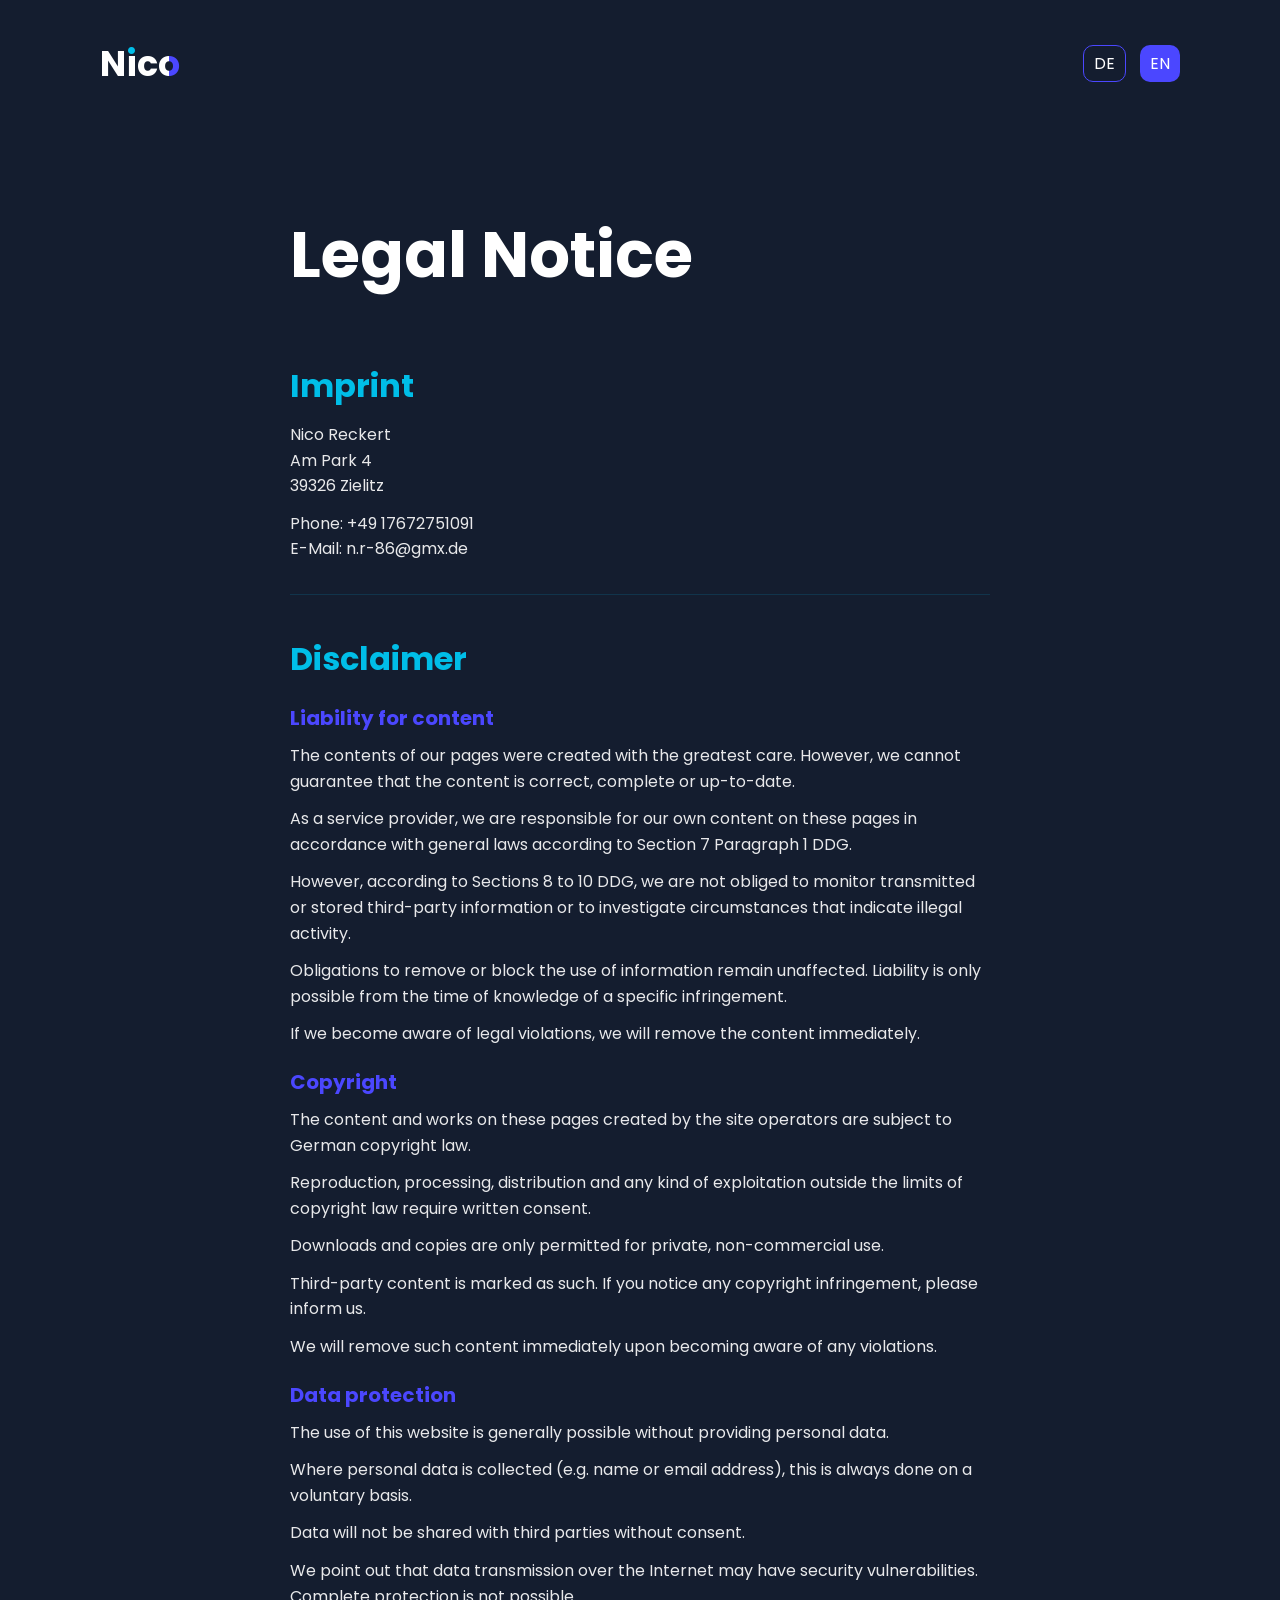
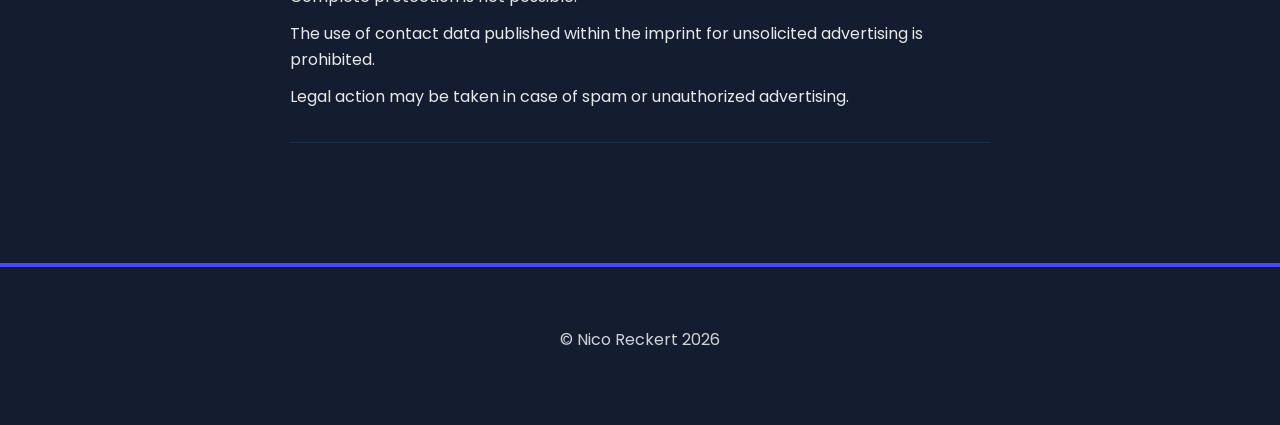
==== html/legal-notice.html @ 5b89933a "Created the Legal Notice and Privacy Policy and styled them in a portfolio-style layout. Implemented" ====
<!DOCTYPE html>
<html lang="en">

<head>
    <meta charset="UTF-8">
    <meta name="viewport" content="width=device-width, initial-scale=1.0">
    <title>Legal Notice</title>
    <link rel="stylesheet" href="../css/legal-notice.css">
    <link rel="stylesheet" href="../css/font.css">
</head>

<body>
    <div class="all-content">
        <div class="content">

            <!-- HEADER -->
            <header class="header">
                <a href="../index.html" class="header__logo">
                    N<span class="header__logo-i">i</span>c<span class="header__logo-o">o</span>
                </a>

                <nav class="header__nav">
                    <div class="header__language-switcher">
                        <button class="header__language-button" id="germanButton"
                            onclick="setLanguageGerman()">DE</button>

                        <button class="header__language-button header__language-button--active" id="englishButton"
                            onclick="setLanguageEnglish()">EN</button>
                    </div>
                </nav>
            </header>

            <!-- MAIN -->
            <main>
                <h1>Legal Notice</h1>

                <section>
                    <h2>Imprint</h2>
                    <p>
                        Nico Reckert<br />
                        Am Park 4<br />
                        39326 Zielitz
                    </p>

                    <p>
                        Phone: +49 17672751091<br />
                        E-Mail: n.r-86@gmx.de
                    </p>
                </section>
                <section>
                    <h2>Disclaimer</h2>

                    <h3>Liability for content</h3>
                    <p>
                        The contents of our pages were created with the greatest care. However, we cannot guarantee
                        that the content is correct, complete or up-to-date.
                    </p>

                    <p>
                        As a service provider, we are responsible for our own content on these pages in accordance with
                        general laws according to Section 7 Paragraph 1 DDG.
                    </p>

                    <p>
                        However, according to Sections 8 to 10 DDG, we are not obliged to monitor transmitted or stored
                        third-party information or to investigate circumstances that indicate illegal activity.
                    </p>

                    <p>
                        Obligations to remove or block the use of information remain unaffected. Liability is only
                        possible from the time of knowledge of a specific infringement.
                    </p>

                    <p>
                        If we become aware of legal violations, we will remove the content immediately.
                    </p>

                    <h3>Copyright</h3>
                    <p>
                        The content and works on these pages created by the site operators are subject to German
                        copyright law.
                    </p>

                    <p>
                        Reproduction, processing, distribution and any kind of exploitation outside the limits of
                        copyright law require written consent.
                    </p>

                    <p>
                        Downloads and copies are only permitted for private, non-commercial use.
                    </p>

                    <p>
                        Third-party content is marked as such. If you notice any copyright infringement, please inform
                        us.
                    </p>

                    <p>
                        We will remove such content immediately upon becoming aware of any violations.
                    </p>

                    <h3>Data protection</h3>
                    <p>
                        The use of this website is generally possible without providing personal data.
                    </p>

                    <p>
                        Where personal data is collected (e.g. name or email address), this is always done on a
                        voluntary basis.
                    </p>

                    <p>
                        Data will not be shared with third parties without consent.
                    </p>

                    <p>
                        We point out that data transmission over the Internet may have security vulnerabilities.
                        Complete protection is not possible.
                    </p>

                    <p>
                        The use of contact data published within the imprint for unsolicited advertising is prohibited.
                    </p>

                    <p>
                        Legal action may be taken in case of spam or unauthorized advertising.
                    </p>
                </section>
            </main>

            <!-- FOOTER -->
            <footer class="footer">
                <p class="footer__copyright">© Nico Reckert 2026</p>
            </footer>

        </div>
    </div>
</body>

</html>
---- css/legal-notice.css ----
:root {
    --primary-1: #4B47FF;
    --primary-2: #00BEE8;
    --bg-color: #141D2F;
    --text-color: #FFFFFF;
}

/* =========================
   RESET
========================= */

* {
    box-sizing: border-box;
    margin: 0;
    padding: 0;
    font-family: 'Poppins-Regular', sans-serif;
}

body {
    background-color: var(--bg-color);
    color: var(--text-color);
    min-height: 100vh;
    display: flex;
    flex-direction: column;
}

/* =========================
   LAYOUT WRAPPERS
========================= */

.all-content {
    display: flex;
    flex-direction: column;
    width: 100%;
    flex: 1;
}

.content {
    display: flex;
    flex-direction: column;
    width: 100%;
    flex: 1;
}

/* =========================
   HEADER
========================= */

.header {
    display: flex;
    justify-content: space-between;
    align-items: center;
    padding: 37px 100px;
    background-color: var(--bg-color);
    width: 100%;
}

.header__logo,
h2 {
    color: white;
    font-size: 35px;
    font-family: 'Poppins-Bold';
    font-weight: bold;
}

.header__logo-i {
    display: inline-block;
    color: white;
    font-family: 'Poppins-Bold';
    font-weight: bold;
    font-size: 35px;
    background: linear-gradient(to bottom,
            var(--primary-2) 0 35%,
            white 35% 100%);
    -webkit-background-clip: text;
    background-clip: text;
    -webkit-text-fill-color: transparent;
    color: transparent;
}

.header__logo-o {
    display: inline-block;
    color: white;
    font-family: 'Poppins-Bold';
    font-weight: bold;
    font-size: 35px;
    background: linear-gradient(to right,
            white 0 50%,
            var(--primary-1) 50% 100%);

    -webkit-background-clip: text;
    background-clip: text;
    -webkit-text-fill-color: transparent;
    color: transparent;
}

/* =========================
   LANGUAGE SWITCH
========================= */

.header__language-switcher {
    display: flex;
    gap: 14px;
}

.header__language-button {
    padding: 5px 10px;
    border-radius: 10px;
    border: 1px solid var(--primary-1);
    background: transparent;
    color: white;
    font-size: 16px;
    cursor: pointer;
    transition: 0.2s ease;
}

.header__language-button:hover {
    border-color: var(--primary-2);
    color: var(--primary-2);
}

.header__language-button--active {
    background: var(--primary-1);
    border: none;
    pointer-events: none;
}

/* =========================
   MAIN CONTENT
========================= */

main {
    max-width: 900px;
    margin: 0 auto;
    padding: 80px 100px;
    flex: 1;
}

/* TITLE */
h1 {
    font-family: 'Poppins-Bold';
    font-size: 64px;
    margin-bottom: 60px;
}

/* =========================
   SECTIONS + ANIMATION
========================= */

section {
    margin-bottom: 40px;
    padding-bottom: 20px;
    border-bottom: 1px solid rgba(0, 190, 232, 0.15);

    opacity: 0;
    transform: translateY(20px);
    animation: fadeUp 0.8s ease forwards;
}

/* stagger animation */
section:nth-of-type(1) { animation-delay: 0.1s; }
section:nth-of-type(2) { animation-delay: 0.2s; }
section:nth-of-type(3) { animation-delay: 0.3s; }
section:nth-of-type(4) { animation-delay: 0.4s; }
section:nth-of-type(5) { animation-delay: 0.5s; }
section:nth-of-type(6) { animation-delay: 0.6s; }
section:nth-of-type(7) { animation-delay: 0.7s; }
section:nth-of-type(8) { animation-delay: 0.8s; }

@keyframes fadeUp {
    to {
        opacity: 1;
        transform: translateY(0);
    }
}

/* =========================
   TYPOGRAPHY
========================= */

h2 {
    font-family: 'Poppins-Bold';
    font-size: 32px;
    color: var(--primary-2);
    margin: 40px 0 12px;
}

h3 {
    font-family: 'Poppins-Bold';
    font-size: 20px;
    color: var(--primary-1);
    margin: 20px 0 10px;
}

p {
    font-size: 16px;
    line-height: 1.6;
    color: rgba(255, 255, 255, 0.9);
    margin-bottom: 12px;
}

ul {
    margin: 10px 0 20px 20px;
}

li {
    margin-bottom: 8px;
    color: rgba(255, 255, 255, 0.85);
}

strong {
    color: var(--primary-2);
    font-family: 'Poppins-Bold';
}

/* LINKS */
a {
    color: var(--primary-2);
    text-decoration: none;
    transition: 0.2s ease;
}

/* a:hover {
    color: var(--primary-1);
} */

/* =========================
   FOOTER
========================= */

.footer {
    display: flex;
    justify-content: center;
    align-items: center;
    padding: 60px 100px;
    border-top: 4px solid var(--primary-1);
    margin-top: auto;
}

.footer__copyright {
    font-size: 16px;
    color: rgba(255, 255, 255, 0.8);
}

/* =========================
   RESPONSIVE
========================= */

@media (max-width: 768px) {
    .header {
        padding: 20px 24px;
    }

    main {
        padding: 60px 24px;
    }

    h1 {
        font-size: 40px;
    }

    h2 {
        font-size: 24px;
    }

    .footer {
        padding: 40px 24px;
    }
}
---- css/font.css ----
@font-face {
    font-display: swap;
    font-family: 'Poppins-Regular';
    src: url('../assets/fonts/Poppins-Regular.ttf') format('truetype');
    font-style: normal;
    font-weight: 400;
}

@font-face {
    font-display: swap;
    font-family: 'Poppins-Bold';
    src: url('../assets/fonts/Poppins-Bold.ttf') format('truetype');
    font-style: normal;
    font-weight: bold;
}
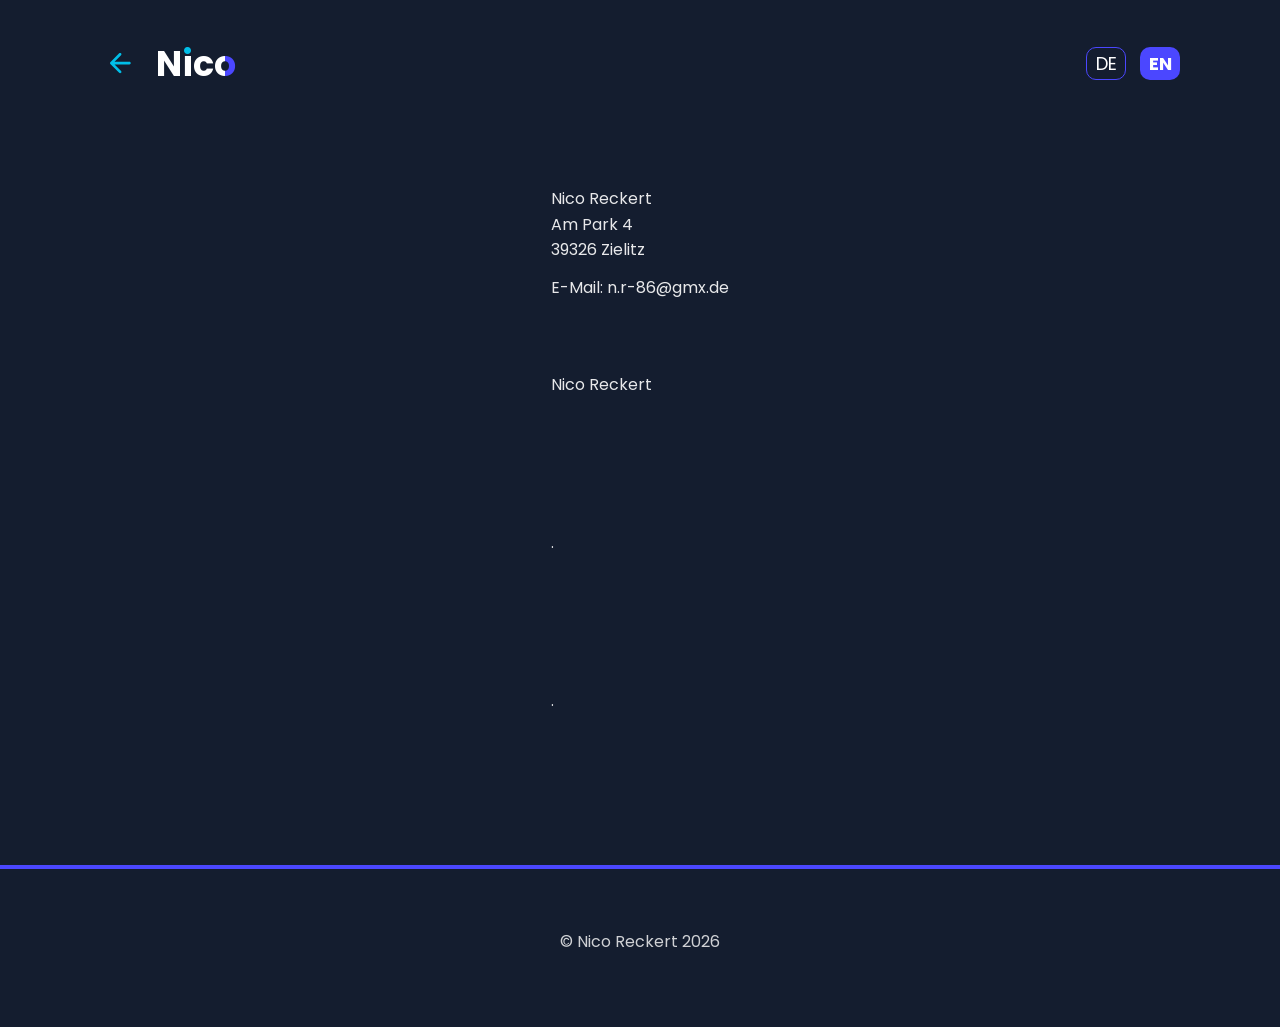
==== commit a498be5f: "Legal notice and privacy policy prepared for German and English. Dynamic translation implemented usi" ====
--- a/html/legal-notice.html
+++ b/html/legal-notice.html
@@ -1,10 +1,11 @@
 <!DOCTYPE html>
-<html lang="en">
+<html lang="en" translate="no">
 
 <head>
     <meta charset="UTF-8">
     <meta name="viewport" content="width=device-width, initial-scale=1.0">
-    <title>Legal Notice</title>
+    <title></title>
+    <link rel="icon" type="image/svg+xml" href="../assets/icons/favicon.svg">
     <link rel="stylesheet" href="../css/legal-notice.css">
     <link rel="stylesheet" href="../css/font.css">
 </head>
@@ -12,129 +13,81 @@
 <body>
     <div class="all-content">
         <div class="content">
-
-            <!-- HEADER -->
             <header class="header">
-                <a href="../index.html" class="header__logo">
-                    N<span class="header__logo-i">i</span>c<span class="header__logo-o">o</span>
-                </a>
-
+                <div class="header__brand">
+                    <a class="header__back-link" href="../index.html"><img class="header__back-link-arrow"
+                            src="../assets/icons/arrow_back.svg" alt=""></a>
+                    <span class="header__logo">
+                        N<span class="header__logo-i">i</span>c<span class="header__logo-o">o</span>
+                    </span>
+                </div>
                 <nav class="header__nav">
                     <div class="header__language-switcher">
-                        <button class="header__language-button" id="germanButton"
-                            onclick="setLanguageGerman()">DE</button>
+                        <button class="header__language-button" id="german-button">DE</button>
 
-                        <button class="header__language-button header__language-button--active" id="englishButton"
-                            onclick="setLanguageEnglish()">EN</button>
+                        <button class="header__language-button header__language-button--active"
+                            id="english-button">EN</button>
                     </div>
                 </nav>
             </header>
-
-            <!-- MAIN -->
             <main>
-                <h1>Legal Notice</h1>
-
+                <h1 class="legal__title"></h1>
                 <section>
-                    <h2>Imprint</h2>
+                    <h2 class="legal__section-title"></h2>
                     <p>
-                        Nico Reckert<br />
-                        Am Park 4<br />
-                        39326 Zielitz
+                        Nico Reckert<br>
+                        Am Park 4<br>
+                        39326 Zielitz<br>
+                        <span class="legal__text"></span>
                     </p>
-
                     <p>
-                        Phone: +49 17672751091<br />
                         E-Mail: n.r-86@gmx.de
                     </p>
                 </section>
                 <section>
-                    <h2>Disclaimer</h2>
-
-                    <h3>Liability for content</h3>
+                    <h2 class="legal__section-title"></h2>
+                    <p class="legal__text"></p>
                     <p>
-                        The contents of our pages were created with the greatest care. However, we cannot guarantee
-                        that the content is correct, complete or up-to-date.
+                        Nico Reckert<br>
+                        <span class="legal__text"></span>
                     </p>
-
+                </section>
+                <section>
+                    <h2 class="legal__section-title"></h2>
+                    <p class="legal__text"></p>
+                    <p class="legal__text"></p>
+                    <p class="legal__text"></p>
+                    <p class="legal__text"></p>
+                </section>
+                <section>
+                    <h2 class="legal__section-title"></h2>
+                    <p class="legal__text"></p>
+                    <p class="legal__text"></p>
+                    <p class="legal__text"></p>
                     <p>
-                        As a service provider, we are responsible for our own content on these pages in accordance with
-                        general laws according to Section 7 Paragraph 1 DDG.
+                        <span class="legal__text"></span>
+                        <a class="legal__link" href="privacy-policy.html"></a>.
                     </p>
-
+                </section>
+                <section>
+                    <h2 class="legal__section-title"></h2>
+                    <p class="legal__text"></p>
+                    <p class="legal__text"></p>
+                </section>
+                <section>
+                    <h2 class="legal__section-title"></h2>
                     <p>
-                        However, according to Sections 8 to 10 DDG, we are not obliged to monitor transmitted or stored
-                        third-party information or to investigate circumstances that indicate illegal activity.
-                    </p>
-
-                    <p>
-                        Obligations to remove or block the use of information remain unaffected. Liability is only
-                        possible from the time of knowledge of a specific infringement.
-                    </p>
-
-                    <p>
-                        If we become aware of legal violations, we will remove the content immediately.
-                    </p>
-
-                    <h3>Copyright</h3>
-                    <p>
-                        The content and works on these pages created by the site operators are subject to German
-                        copyright law.
-                    </p>
-
-                    <p>
-                        Reproduction, processing, distribution and any kind of exploitation outside the limits of
-                        copyright law require written consent.
-                    </p>
-
-                    <p>
-                        Downloads and copies are only permitted for private, non-commercial use.
-                    </p>
-
-                    <p>
-                        Third-party content is marked as such. If you notice any copyright infringement, please inform
-                        us.
-                    </p>
-
-                    <p>
-                        We will remove such content immediately upon becoming aware of any violations.
-                    </p>
-
-                    <h3>Data protection</h3>
-                    <p>
-                        The use of this website is generally possible without providing personal data.
-                    </p>
-
-                    <p>
-                        Where personal data is collected (e.g. name or email address), this is always done on a
-                        voluntary basis.
-                    </p>
-
-                    <p>
-                        Data will not be shared with third parties without consent.
-                    </p>
-
-                    <p>
-                        We point out that data transmission over the Internet may have security vulnerabilities.
-                        Complete protection is not possible.
-                    </p>
-
-                    <p>
-                        The use of contact data published within the imprint for unsolicited advertising is prohibited.
-                    </p>
-
-                    <p>
-                        Legal action may be taken in case of spam or unauthorized advertising.
+                        <span class="legal__text"></span>
+                        <a class="legal__link" href="privacy-policy.html"></a>.
                     </p>
                 </section>
             </main>
-
-            <!-- FOOTER -->
             <footer class="footer">
                 <p class="footer__copyright">© Nico Reckert 2026</p>
             </footer>
-
         </div>
     </div>
+    <script type="module" src="../js/legal-main.js"></script>
 </body>
 
 </html>
--- a/css/legal-notice.css
+++ b/css/legal-notice.css
@@ -5,10 +5,6 @@
     --text-color: #FFFFFF;
 }
 
-/* =========================
-   RESET
-========================= */
-
 * {
     box-sizing: border-box;
     margin: 0;
@@ -24,10 +20,6 @@
     flex-direction: column;
 }
 
-/* =========================
-   LAYOUT WRAPPERS
-========================= */
-
 .all-content {
     display: flex;
     flex-direction: column;
@@ -42,17 +34,48 @@
     flex: 1;
 }
 
-/* =========================
-   HEADER
-========================= */
-
 .header {
+    position: fixed;
     display: flex;
     justify-content: space-between;
     align-items: center;
     padding: 37px 100px;
     background-color: var(--bg-color);
     width: 100%;
+    z-index: 2;
+}
+
+.header__brand {
+    display: flex;
+    justify-content: center;
+    align-items: center;
+    gap: 16px;
+}
+
+.header__back-link {
+    display: flex;
+    justify-content: center;
+    align-items: center;
+    border: none;
+    background-color: transparent;
+    width: 40px;
+    height: 40px;
+    cursor: pointer;
+    border-radius: 100%;
+}
+
+.header__back-link:hover {
+    border: 2px solid var(--primary-2);
+}
+
+.header__back-link:active {
+    border: none
+}
+
+.header__back-link-arrow {
+    width: 21px;
+    height: 21px;
+    object-fit: cover;
 }
 
 .header__logo,
@@ -94,78 +117,92 @@
     color: transparent;
 }
 
-/* =========================
-   LANGUAGE SWITCH
-========================= */
-
 .header__language-switcher {
     display: flex;
     gap: 14px;
 }
 
 .header__language-button {
-    padding: 5px 10px;
     border-radius: 10px;
+    padding: 5px 8px;
+    color: #FFFFFF;
+    font-size: 18px;
+    font-family: 'Poppins-Regular';
+    font-weight: 400;
+    background-color: #141D2F;
     border: 1px solid var(--primary-1);
-    background: transparent;
-    color: white;
-    font-size: 16px;
     cursor: pointer;
-    transition: 0.2s ease;
+    letter-spacing: 0%;
+    line-height: 120%;
+    min-width: 40px;
 }
 
 .header__language-button:hover {
-    border-color: var(--primary-2);
-    color: var(--primary-2);
+    background-color: var(--primary-2);
+    border: none;
 }
 
 .header__language-button--active {
-    background: var(--primary-1);
+    background-color: var(--primary-1);
     border: none;
     pointer-events: none;
-}
-
-/* =========================
-   MAIN CONTENT
-========================= */
+    font-family: 'Poppins-Bold';
+    font-weight: bold;
+}
 
 main {
     max-width: 900px;
     margin: 0 auto;
     padding: 80px 100px;
     flex: 1;
-}
-
-/* TITLE */
+    padding-top: 126px;
+}
+
 h1 {
     font-family: 'Poppins-Bold';
     font-size: 64px;
     margin-bottom: 60px;
 }
-
-/* =========================
-   SECTIONS + ANIMATION
-========================= */
 
 section {
     margin-bottom: 40px;
     padding-bottom: 20px;
-    border-bottom: 1px solid rgba(0, 190, 232, 0.15);
-
     opacity: 0;
     transform: translateY(20px);
     animation: fadeUp 0.8s ease forwards;
 }
 
-/* stagger animation */
-section:nth-of-type(1) { animation-delay: 0.1s; }
-section:nth-of-type(2) { animation-delay: 0.2s; }
-section:nth-of-type(3) { animation-delay: 0.3s; }
-section:nth-of-type(4) { animation-delay: 0.4s; }
-section:nth-of-type(5) { animation-delay: 0.5s; }
-section:nth-of-type(6) { animation-delay: 0.6s; }
-section:nth-of-type(7) { animation-delay: 0.7s; }
-section:nth-of-type(8) { animation-delay: 0.8s; }
+section:nth-of-type(1) {
+    animation-delay: 0.1s;
+}
+
+section:nth-of-type(2) {
+    animation-delay: 0.2s;
+}
+
+section:nth-of-type(3) {
+    animation-delay: 0.3s;
+}
+
+section:nth-of-type(4) {
+    animation-delay: 0.4s;
+}
+
+section:nth-of-type(5) {
+    animation-delay: 0.5s;
+}
+
+section:nth-of-type(6) {
+    animation-delay: 0.6s;
+}
+
+section:nth-of-type(7) {
+    animation-delay: 0.7s;
+}
+
+section:nth-of-type(8) {
+    animation-delay: 0.8s;
+}
 
 @keyframes fadeUp {
     to {
@@ -173,10 +210,6 @@
         transform: translateY(0);
     }
 }
-
-/* =========================
-   TYPOGRAPHY
-========================= */
 
 h2 {
     font-family: 'Poppins-Bold';
@@ -199,35 +232,12 @@
     margin-bottom: 12px;
 }
 
-ul {
-    margin: 10px 0 20px 20px;
-}
-
-li {
-    margin-bottom: 8px;
-    color: rgba(255, 255, 255, 0.85);
-}
-
-strong {
-    color: var(--primary-2);
-    font-family: 'Poppins-Bold';
-}
-
-/* LINKS */
 a {
     color: var(--primary-2);
     text-decoration: none;
     transition: 0.2s ease;
 }
 
-/* a:hover {
-    color: var(--primary-1);
-} */
-
-/* =========================
-   FOOTER
-========================= */
-
 .footer {
     display: flex;
     justify-content: center;
@@ -242,10 +252,6 @@
     color: rgba(255, 255, 255, 0.8);
 }
 
-/* =========================
-   RESPONSIVE
-========================= */
-
 @media (max-width: 768px) {
     .header {
         padding: 20px 24px;
